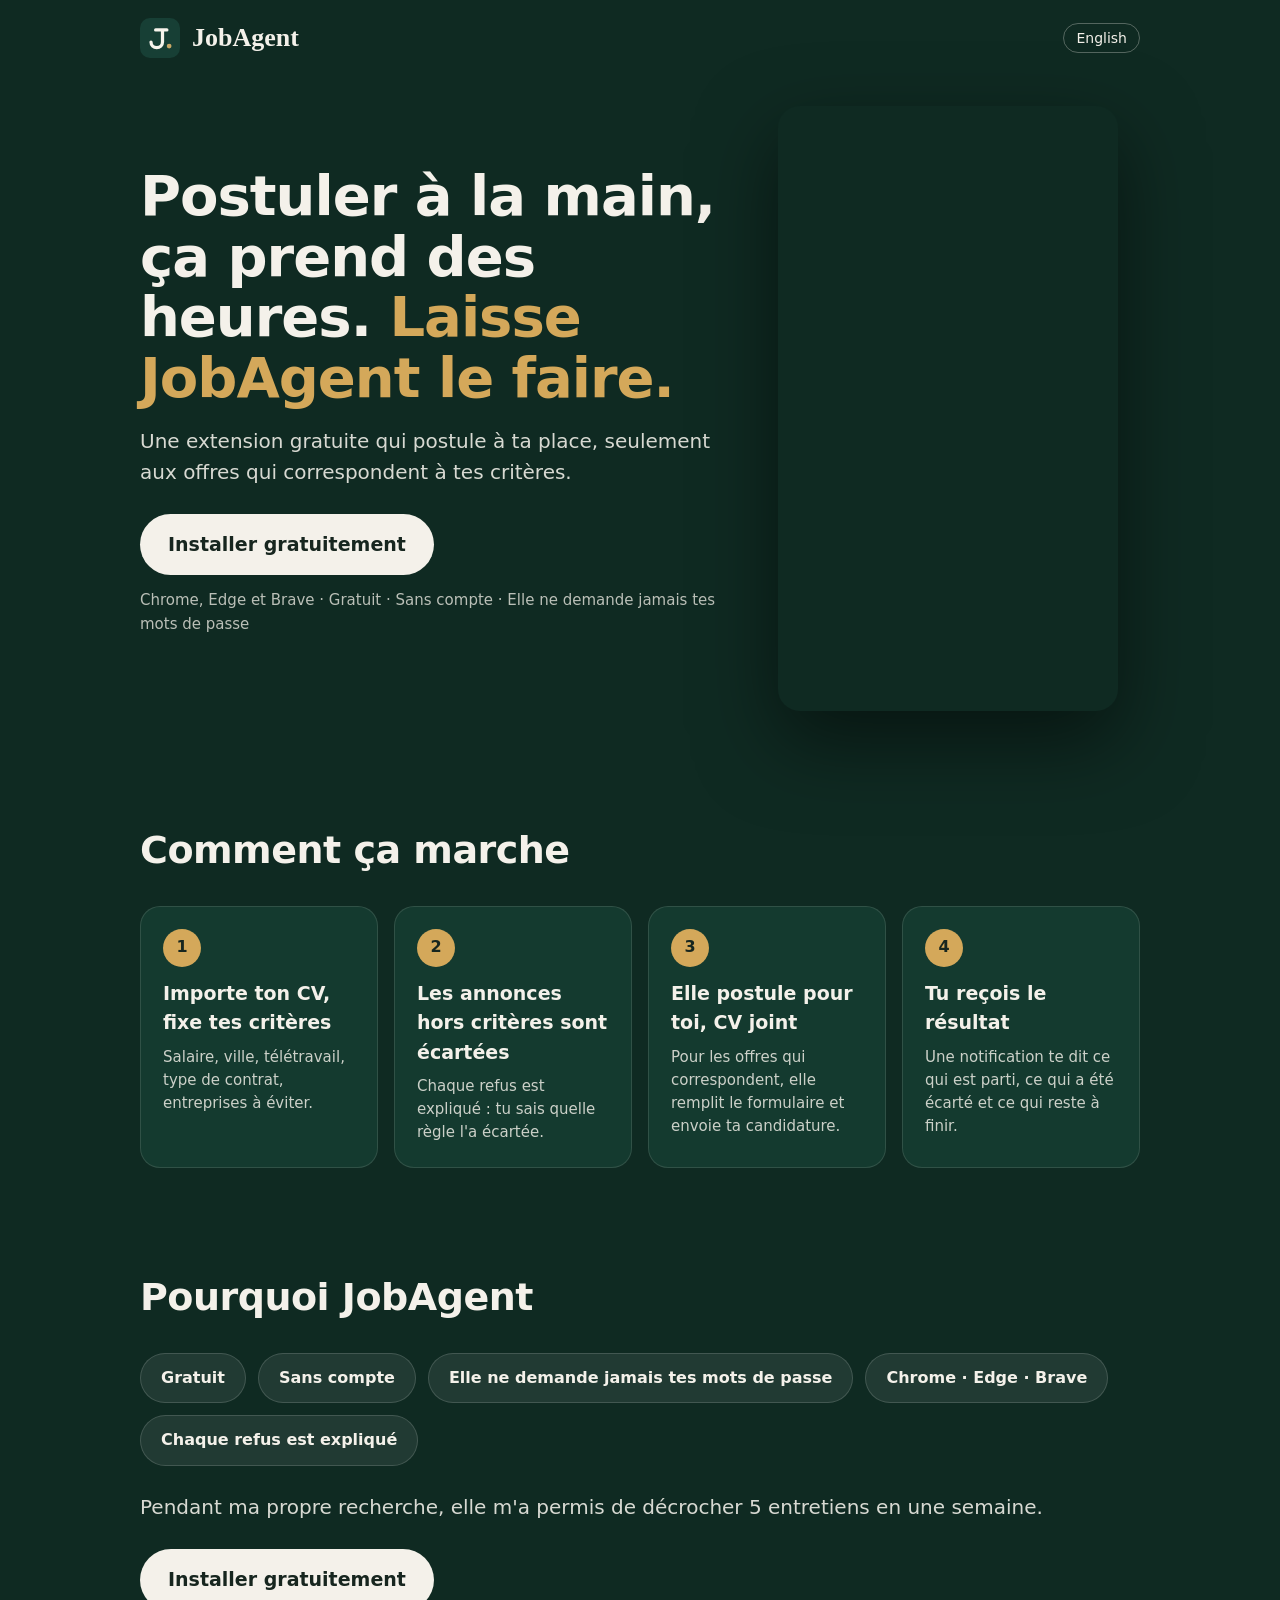
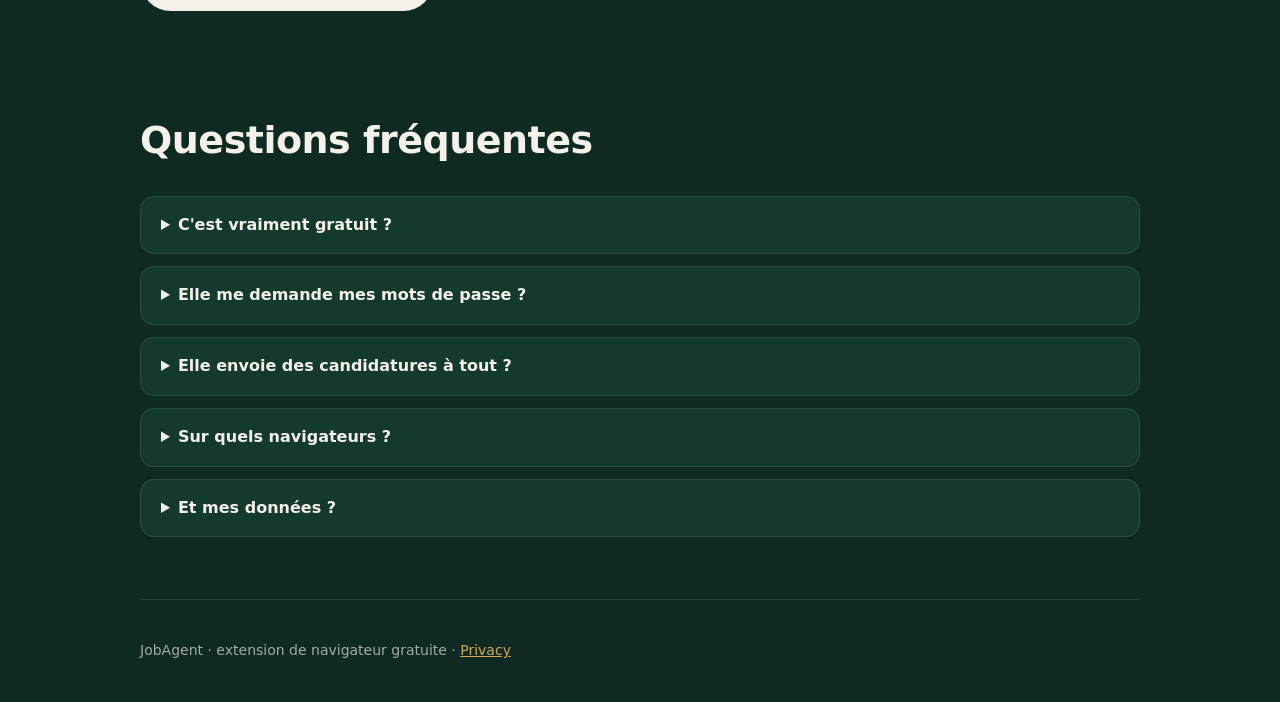
==== index.html @ ddf5c4d9 "Add files via upload" ====
<!doctype html>
<html lang="fr"><head><meta charset="utf-8"><meta name="viewport" content="width=device-width,initial-scale=1">
<title>JobAgent : l'extension gratuite qui postule à ta place</title>
<meta name="description" content="JobAgent est une extension gratuite (Chrome, Edge, Brave) qui postule à ta place : tu ajoutes ton CV et tes critères, elle écarte les annonces hors critères avec la raison, remplit les formulaires et envoie ton CV. Gratuit, sans compte.">
<link rel="canonical" href="https://yousseftalibi.github.io/jobagent/">
<link rel="alternate" hreflang="fr" href="https://yousseftalibi.github.io/jobagent/"><link rel="alternate" hreflang="en" href="https://yousseftalibi.github.io/jobagent/en.html">
<meta property="og:title" content="JobAgent : l'extension gratuite qui postule à ta place"><meta property="og:description" content="JobAgent est une extension gratuite (Chrome, Edge, Brave) qui postule à ta place : tu ajoutes ton CV et tes critères, elle écarte les annonces hors critères avec la raison, remplit les formulaires et envoie ton CV. Gratuit, sans compte."><meta property="og:type" content="website"><meta property="og:url" content="https://yousseftalibi.github.io/jobagent/">
<meta property="og:image" content="https://i.ytimg.com/vi/YIqulcxhXoI/hq2.jpg">
<link rel="stylesheet" href="style.css">
<script type="application/ld+json">{"@context": "https://schema.org", "@type": "SoftwareApplication", "name": "JobAgent", "applicationCategory": "BrowserApplication", "operatingSystem": "Chrome, Edge, Brave", "offers": {"@type": "Offer", "price": "0", "priceCurrency": "EUR"}, "description": "JobAgent est une extension gratuite (Chrome, Edge, Brave) qui postule à ta place : tu ajoutes ton CV et tes critères, elle écarte les annonces hors critères avec la raison, remplit les formulaires et envoie ton CV. Gratuit, sans compte.", "url": "https://chromewebstore.google.com/detail/jobagent/afgldafdipoljccddhphejfghkhoncnm"}</script></head>
<body><div class="wrap">
<header><nav><a class="brand" href="./"><svg viewBox="0 0 32 32"><rect width="32" height="32" rx="8" fill="#173F35"/><path d="M12.5 9.5h9M18 9.5v9.7a4.6 4.6 0 0 1-9.2 0" fill="none" stroke="#F7F4EC" stroke-width="2.6" stroke-linecap="round" stroke-linejoin="round"/><circle cx="23.3" cy="22.4" r="1.9" fill="#C9A766"/></svg>JobAgent</a><span class="lang"><a href="en.html">English</a></span></nav></header>
<main>
<div class="hero"><div><h1>Postuler à la main, ça prend des heures. <em>Laisse JobAgent le faire.</em></h1><p class="lead">Une extension gratuite qui postule à ta place, seulement aux offres qui correspondent à tes critères.</p><a class="cta" href="https://chromewebstore.google.com/detail/jobagent/afgldafdipoljccddhphejfghkhoncnm">Installer gratuitement</a><p class="sub">Chrome, Edge et Brave · Gratuit · Sans compte · Elle ne demande jamais tes mots de passe</p></div>
<div class="video"><iframe src="https://www.youtube.com/embed/YIqulcxhXoI" title="JobAgent" allow="accelerometer; autoplay; clipboard-write; encrypted-media; picture-in-picture" allowfullscreen loading="lazy"></iframe></div></div>
<section><h2>Comment ça marche</h2><div class="steps"><div class="step"><b>1</b><h3>Importe ton CV, fixe tes critères</h3><p>Salaire, ville, télétravail, type de contrat, entreprises à éviter.</p></div><div class="step"><b>2</b><h3>Les annonces hors critères sont écartées</h3><p>Chaque refus est expliqué : tu sais quelle règle l'a écartée.</p></div><div class="step"><b>3</b><h3>Elle postule pour toi, CV joint</h3><p>Pour les offres qui correspondent, elle remplit le formulaire et envoie ta candidature.</p></div><div class="step"><b>4</b><h3>Tu reçois le résultat</h3><p>Une notification te dit ce qui est parti, ce qui a été écarté et ce qui reste à finir.</p></div></div></section>
<section><h2>Pourquoi JobAgent</h2><div class="pills"><span class="pill">Gratuit</span><span class="pill">Sans compte</span><span class="pill">Elle ne demande jamais tes mots de passe</span><span class="pill">Chrome · Edge · Brave</span><span class="pill">Chaque refus est expliqué</span></div><p class="lead" style="margin-top:26px">Pendant ma propre recherche, elle m'a permis de décrocher 5 entretiens en une semaine.</p><a class="cta" href="https://chromewebstore.google.com/detail/jobagent/afgldafdipoljccddhphejfghkhoncnm">Installer gratuitement</a></section>
<section class="faq"><h2>Questions fréquentes</h2><details><summary>C'est vraiment gratuit ?</summary><p>Oui : gratuit, sans compte à créer et sans carte bancaire.</p></details><details><summary>Elle me demande mes mots de passe ?</summary><p>Non, jamais. Tu te connectes toi-même à tes sites d'emploi, dans ton navigateur.</p></details><details><summary>Elle envoie des candidatures à tout ?</summary><p>Non. Elle ne postule qu'aux offres qui respectent les critères que tu as écrits, et elle te dit pourquoi elle écarte les autres.</p></details><details><summary>Sur quels navigateurs ?</summary><p>Chrome, Edge et Brave (navigateurs basés sur Chromium).</p></details><details><summary>Et mes données ?</summary><p>La politique de confidentialité complète est ici : <a href="https://188-34-193-14.sslip.io/privacy">https://188-34-193-14.sslip.io/privacy</a></p></details></section>
</main>
<footer>JobAgent · extension de navigateur gratuite · <a href="https://188-34-193-14.sslip.io/privacy">Privacy</a></footer>
</div></body></html>
---- style.css ----
:root{--bg:#0f2a22;--bg2:#143a2f;--cream:#f4f1ea;--gold:#d4a85a;--ink:#17261f}
*{box-sizing:border-box}html{scroll-behavior:smooth}
body{margin:0;font-family:Inter,system-ui,-apple-system,"Segoe UI",Roboto,sans-serif;background:var(--bg);color:var(--cream);line-height:1.55}
a{color:var(--gold)}
.wrap{max-width:1040px;margin:0 auto;padding:0 20px}
header{padding:18px 0}
.brand{display:flex;align-items:center;gap:12px;font-family:Georgia,serif;font-weight:700;font-size:26px;color:var(--cream);text-decoration:none}
.brand svg{width:40px;height:40px}
nav{display:flex;justify-content:space-between;align-items:center}
.lang a{color:var(--cream);text-decoration:none;border:1px solid rgba(244,241,234,.3);padding:6px 12px;border-radius:20px;font-size:14px}
.hero{display:grid;grid-template-columns:1.2fr .8fr;gap:40px;align-items:center;padding:30px 0 60px}
h1{font-size:clamp(34px,5vw,56px);line-height:1.08;margin:0 0 18px;letter-spacing:-1px}
h1 em{color:var(--gold);font-style:normal}
.lead{font-size:20px;color:rgba(244,241,234,.88);margin:0 0 26px}
.cta{display:inline-block;background:var(--cream);color:var(--ink);font-weight:800;font-size:19px;padding:16px 28px;border-radius:40px;text-decoration:none}
.sub{margin-top:14px;font-size:15px;color:rgba(244,241,234,.75)}
.video{position:relative;width:100%;max-width:340px;margin:0 auto;aspect-ratio:9/16;border-radius:22px;overflow:hidden;box-shadow:0 30px 80px rgba(0,0,0,.5)}
.video iframe{position:absolute;inset:0;width:100%;height:100%;border:0}
section{padding:50px 0}
h2{font-size:clamp(26px,3.5vw,38px);margin:0 0 26px;letter-spacing:-.5px}
.steps{display:grid;grid-template-columns:repeat(4,1fr);gap:16px}
.step{background:var(--bg2);border:1px solid rgba(244,241,234,.12);border-radius:20px;padding:22px}
.step b{display:inline-grid;place-items:center;width:38px;height:38px;border-radius:50%;background:var(--gold);color:var(--ink);font-weight:900;margin-bottom:12px}
.step h3{margin:0 0 8px;font-size:19px}.step p{margin:0;color:rgba(244,241,234,.82);font-size:15px}
.pills{display:flex;flex-wrap:wrap;gap:12px}
.pill{background:rgba(255,255,255,.08);border:1px solid rgba(255,255,255,.15);padding:12px 20px;border-radius:30px;font-weight:700}
.faq details{background:var(--bg2);border-radius:14px;padding:16px 20px;margin-bottom:12px;border:1px solid rgba(244,241,234,.1)}
.faq summary{cursor:pointer;font-weight:700}
.faq p{margin:12px 0 0;color:rgba(244,241,234,.85)}
footer{padding:40px 0;color:rgba(244,241,234,.65);font-size:14px;border-top:1px solid rgba(244,241,234,.12)}
@media(max-width:820px){.hero{grid-template-columns:1fr}.steps{grid-template-columns:1fr 1fr}.video{order:-1}}
@media(max-width:520px){.steps{grid-template-columns:1fr}}
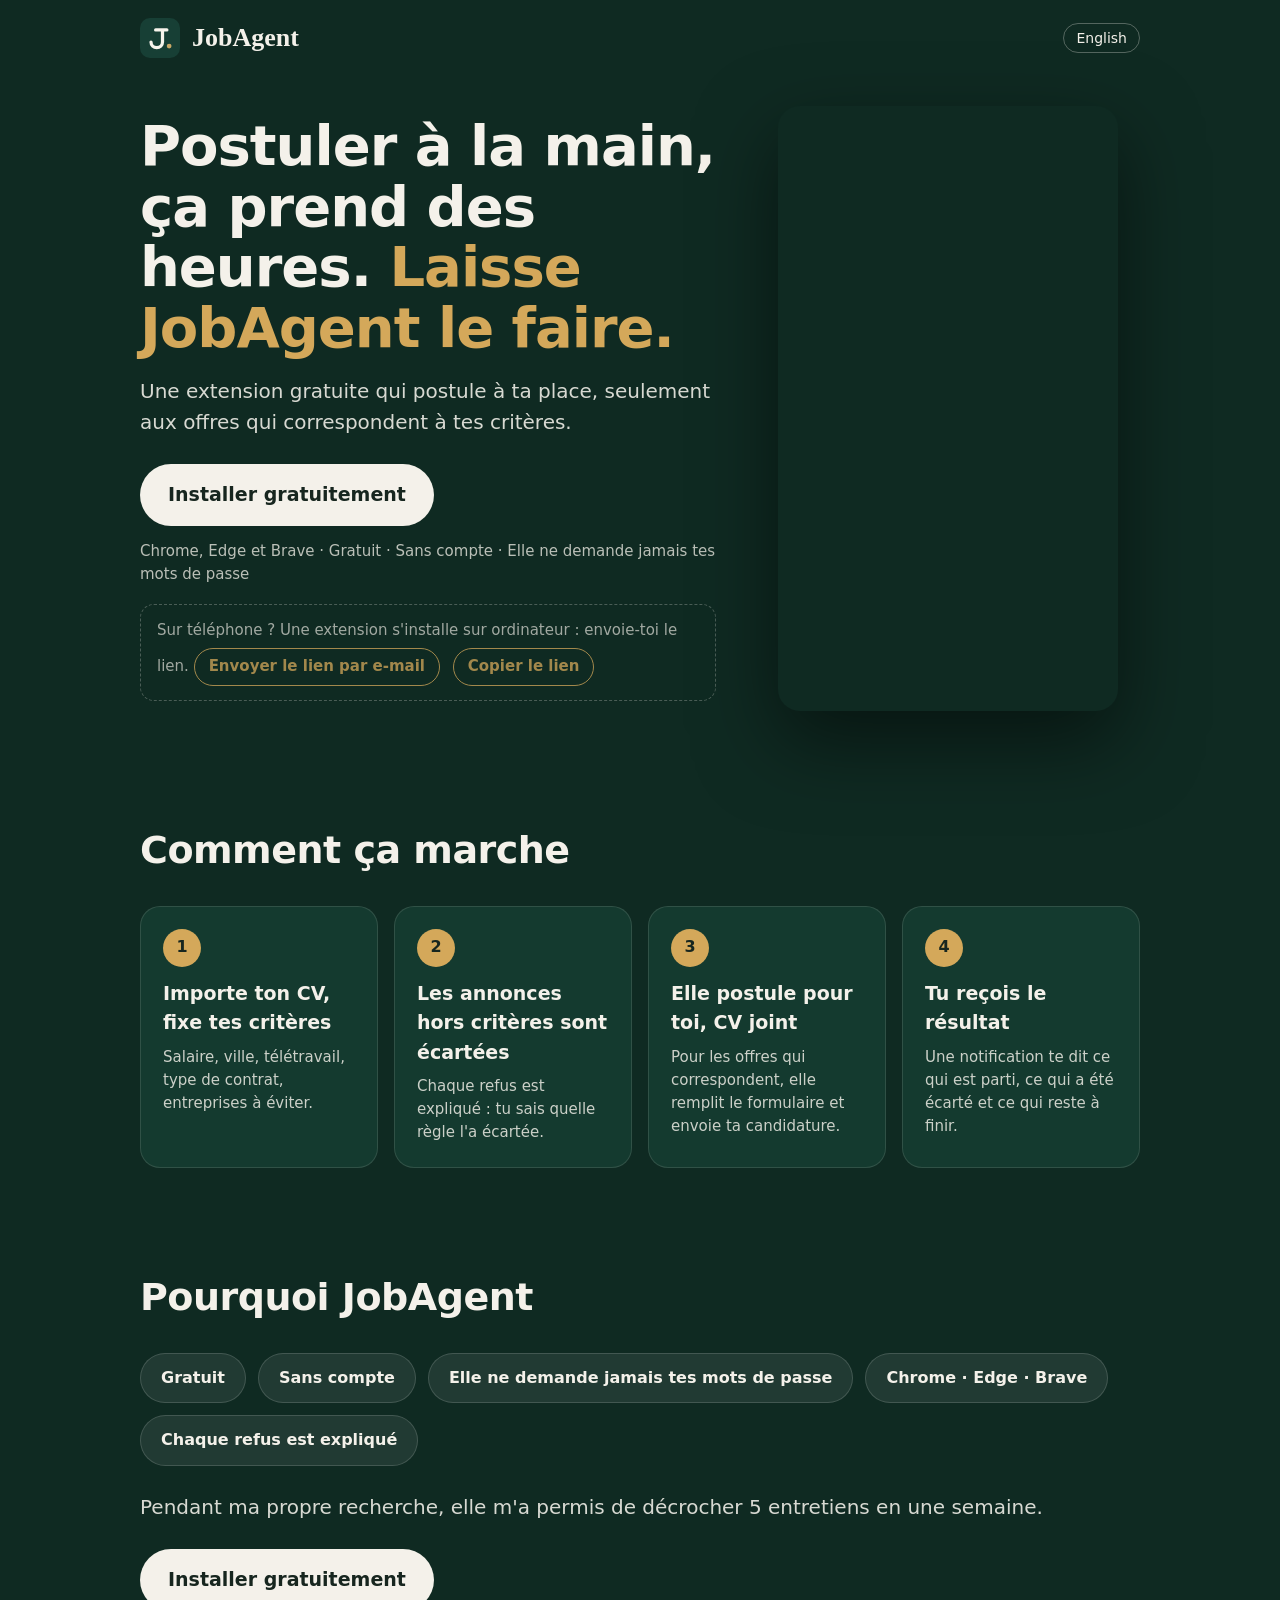
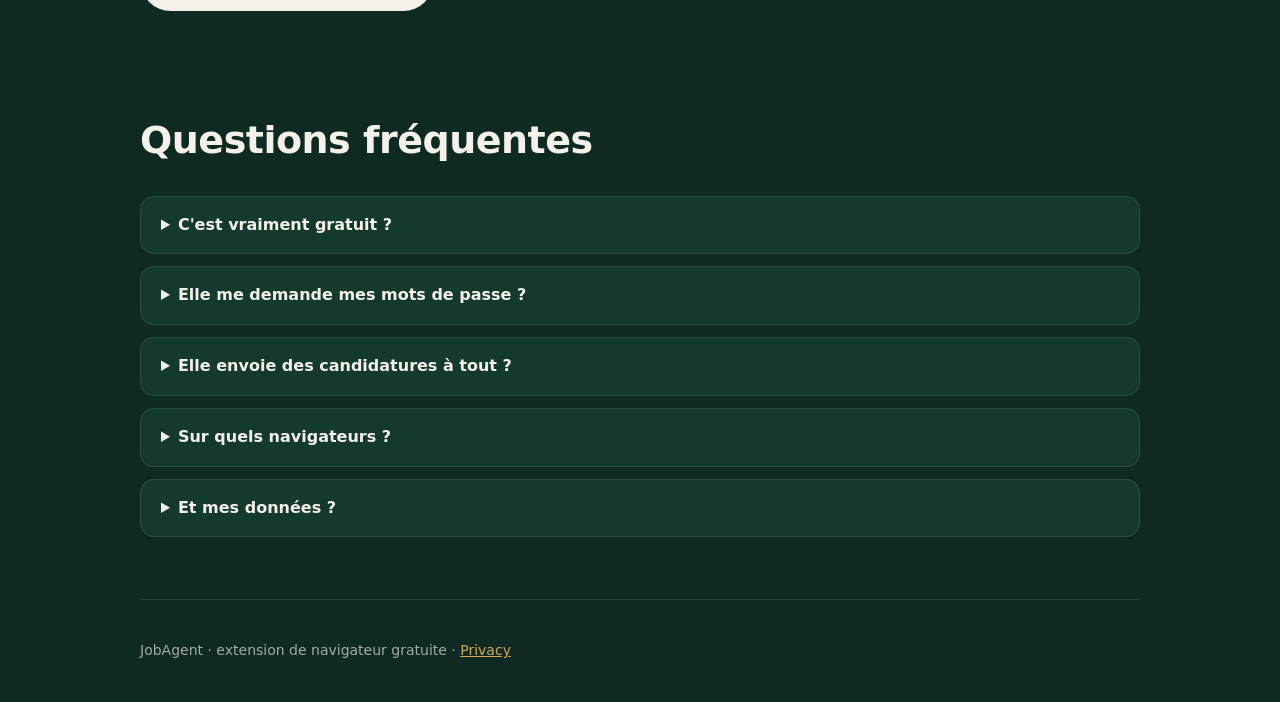
==== commit caef3493: "Add files via upload" ====
--- a/index.html
+++ b/index.html
@@ -11,11 +11,12 @@
 <body><div class="wrap">
 <header><nav><a class="brand" href="./"><svg viewBox="0 0 32 32"><rect width="32" height="32" rx="8" fill="#173F35"/><path d="M12.5 9.5h9M18 9.5v9.7a4.6 4.6 0 0 1-9.2 0" fill="none" stroke="#F7F4EC" stroke-width="2.6" stroke-linecap="round" stroke-linejoin="round"/><circle cx="23.3" cy="22.4" r="1.9" fill="#C9A766"/></svg>JobAgent</a><span class="lang"><a href="en.html">English</a></span></nav></header>
 <main>
-<div class="hero"><div><h1>Postuler à la main, ça prend des heures. <em>Laisse JobAgent le faire.</em></h1><p class="lead">Une extension gratuite qui postule à ta place, seulement aux offres qui correspondent à tes critères.</p><a class="cta" href="https://chromewebstore.google.com/detail/jobagent/afgldafdipoljccddhphejfghkhoncnm">Installer gratuitement</a><p class="sub">Chrome, Edge et Brave · Gratuit · Sans compte · Elle ne demande jamais tes mots de passe</p></div>
+<div class="hero"><div><h1>Postuler à la main, ça prend des heures. <em>Laisse JobAgent le faire.</em></h1><p class="lead">Une extension gratuite qui postule à ta place, seulement aux offres qui correspondent à tes critères.</p><a class="cta" href="https://chromewebstore.google.com/detail/jobagent/afgldafdipoljccddhphejfghkhoncnm">Installer gratuitement</a><p class="sub">Chrome, Edge et Brave · Gratuit · Sans compte · Elle ne demande jamais tes mots de passe</p>
+<div class="mob"><span>Sur téléphone ? Une extension s'installe sur ordinateur : envoie-toi le lien.</span> <a class="mini" href="mailto:?subject=JobAgent%20%3A%20extension%20gratuite%20pour%20postuler&body=Installe%20JobAgent%20sur%20ton%20ordinateur%20%28Chrome%2C%20Edge%20ou%20Brave%29%20%3A%20https%3A//chromewebstore.google.com/detail/jobagent/afgldafdipoljccddhphejfghkhoncnm">Envoyer le lien par e-mail</a> <button class="mini" type="button" data-url="https://chromewebstore.google.com/detail/jobagent/afgldafdipoljccddhphejfghkhoncnm" data-ok="Lien copié ✓">Copier le lien</button></div></div>
 <div class="video"><iframe src="https://www.youtube.com/embed/YIqulcxhXoI" title="JobAgent" allow="accelerometer; autoplay; clipboard-write; encrypted-media; picture-in-picture" allowfullscreen loading="lazy"></iframe></div></div>
 <section><h2>Comment ça marche</h2><div class="steps"><div class="step"><b>1</b><h3>Importe ton CV, fixe tes critères</h3><p>Salaire, ville, télétravail, type de contrat, entreprises à éviter.</p></div><div class="step"><b>2</b><h3>Les annonces hors critères sont écartées</h3><p>Chaque refus est expliqué : tu sais quelle règle l'a écartée.</p></div><div class="step"><b>3</b><h3>Elle postule pour toi, CV joint</h3><p>Pour les offres qui correspondent, elle remplit le formulaire et envoie ta candidature.</p></div><div class="step"><b>4</b><h3>Tu reçois le résultat</h3><p>Une notification te dit ce qui est parti, ce qui a été écarté et ce qui reste à finir.</p></div></div></section>
 <section><h2>Pourquoi JobAgent</h2><div class="pills"><span class="pill">Gratuit</span><span class="pill">Sans compte</span><span class="pill">Elle ne demande jamais tes mots de passe</span><span class="pill">Chrome · Edge · Brave</span><span class="pill">Chaque refus est expliqué</span></div><p class="lead" style="margin-top:26px">Pendant ma propre recherche, elle m'a permis de décrocher 5 entretiens en une semaine.</p><a class="cta" href="https://chromewebstore.google.com/detail/jobagent/afgldafdipoljccddhphejfghkhoncnm">Installer gratuitement</a></section>
 <section class="faq"><h2>Questions fréquentes</h2><details><summary>C'est vraiment gratuit ?</summary><p>Oui : gratuit, sans compte à créer et sans carte bancaire.</p></details><details><summary>Elle me demande mes mots de passe ?</summary><p>Non, jamais. Tu te connectes toi-même à tes sites d'emploi, dans ton navigateur.</p></details><details><summary>Elle envoie des candidatures à tout ?</summary><p>Non. Elle ne postule qu'aux offres qui respectent les critères que tu as écrits, et elle te dit pourquoi elle écarte les autres.</p></details><details><summary>Sur quels navigateurs ?</summary><p>Chrome, Edge et Brave (navigateurs basés sur Chromium).</p></details><details><summary>Et mes données ?</summary><p>La politique de confidentialité complète est ici : <a href="https://188-34-193-14.sslip.io/privacy">https://188-34-193-14.sslip.io/privacy</a></p></details></section>
 </main>
 <footer>JobAgent · extension de navigateur gratuite · <a href="https://188-34-193-14.sslip.io/privacy">Privacy</a></footer>
-</div></body></html>+</div><script>document.querySelectorAll('button[data-url]').forEach(function(b){b.addEventListener('click',function(){var u=b.getAttribute('data-url');(navigator.clipboard?navigator.clipboard.writeText(u):Promise.reject()).then(function(){b.textContent=b.getAttribute('data-ok')},function(){window.prompt('link',u)})})})</script></body></html>
--- a/style.css
+++ b/style.css
@@ -1,32 +1,36 @@
-:root{--bg:#0f2a22;--bg2:#143a2f;--cream:#f4f1ea;--gold:#d4a85a;--ink:#17261f}
-*{box-sizing:border-box}html{scroll-behavior:smooth}
-body{margin:0;font-family:Inter,system-ui,-apple-system,"Segoe UI",Roboto,sans-serif;background:var(--bg);color:var(--cream);line-height:1.55}
-a{color:var(--gold)}
-.wrap{max-width:1040px;margin:0 auto;padding:0 20px}
-header{padding:18px 0}
-.brand{display:flex;align-items:center;gap:12px;font-family:Georgia,serif;font-weight:700;font-size:26px;color:var(--cream);text-decoration:none}
-.brand svg{width:40px;height:40px}
-nav{display:flex;justify-content:space-between;align-items:center}
-.lang a{color:var(--cream);text-decoration:none;border:1px solid rgba(244,241,234,.3);padding:6px 12px;border-radius:20px;font-size:14px}
-.hero{display:grid;grid-template-columns:1.2fr .8fr;gap:40px;align-items:center;padding:30px 0 60px}
-h1{font-size:clamp(34px,5vw,56px);line-height:1.08;margin:0 0 18px;letter-spacing:-1px}
-h1 em{color:var(--gold);font-style:normal}
-.lead{font-size:20px;color:rgba(244,241,234,.88);margin:0 0 26px}
-.cta{display:inline-block;background:var(--cream);color:var(--ink);font-weight:800;font-size:19px;padding:16px 28px;border-radius:40px;text-decoration:none}
-.sub{margin-top:14px;font-size:15px;color:rgba(244,241,234,.75)}
-.video{position:relative;width:100%;max-width:340px;margin:0 auto;aspect-ratio:9/16;border-radius:22px;overflow:hidden;box-shadow:0 30px 80px rgba(0,0,0,.5)}
-.video iframe{position:absolute;inset:0;width:100%;height:100%;border:0}
-section{padding:50px 0}
-h2{font-size:clamp(26px,3.5vw,38px);margin:0 0 26px;letter-spacing:-.5px}
-.steps{display:grid;grid-template-columns:repeat(4,1fr);gap:16px}
-.step{background:var(--bg2);border:1px solid rgba(244,241,234,.12);border-radius:20px;padding:22px}
-.step b{display:inline-grid;place-items:center;width:38px;height:38px;border-radius:50%;background:var(--gold);color:var(--ink);font-weight:900;margin-bottom:12px}
-.step h3{margin:0 0 8px;font-size:19px}.step p{margin:0;color:rgba(244,241,234,.82);font-size:15px}
-.pills{display:flex;flex-wrap:wrap;gap:12px}
-.pill{background:rgba(255,255,255,.08);border:1px solid rgba(255,255,255,.15);padding:12px 20px;border-radius:30px;font-weight:700}
-.faq details{background:var(--bg2);border-radius:14px;padding:16px 20px;margin-bottom:12px;border:1px solid rgba(244,241,234,.1)}
-.faq summary{cursor:pointer;font-weight:700}
-.faq p{margin:12px 0 0;color:rgba(244,241,234,.85)}
-footer{padding:40px 0;color:rgba(244,241,234,.65);font-size:14px;border-top:1px solid rgba(244,241,234,.12)}
-@media(max-width:820px){.hero{grid-template-columns:1fr}.steps{grid-template-columns:1fr 1fr}.video{order:-1}}
-@media(max-width:520px){.steps{grid-template-columns:1fr}}
+:root{--bg:#0f2a22;--bg2:#143a2f;--cream:#f4f1ea;--gold:#d4a85a;--ink:#17261f}
+*{box-sizing:border-box}html{scroll-behavior:smooth}
+body{margin:0;font-family:Inter,system-ui,-apple-system,"Segoe UI",Roboto,sans-serif;background:var(--bg);color:var(--cream);line-height:1.55}
+a{color:var(--gold)}
+.wrap{max-width:1040px;margin:0 auto;padding:0 20px}
+header{padding:18px 0}
+.brand{display:flex;align-items:center;gap:12px;font-family:Georgia,serif;font-weight:700;font-size:26px;color:var(--cream);text-decoration:none}
+.brand svg{width:40px;height:40px}
+nav{display:flex;justify-content:space-between;align-items:center}
+.lang a{color:var(--cream);text-decoration:none;border:1px solid rgba(244,241,234,.3);padding:6px 12px;border-radius:20px;font-size:14px}
+.hero{display:grid;grid-template-columns:1.2fr .8fr;gap:40px;align-items:center;padding:30px 0 60px}
+h1{font-size:clamp(34px,5vw,56px);line-height:1.08;margin:0 0 18px;letter-spacing:-1px}
+h1 em{color:var(--gold);font-style:normal}
+.lead{font-size:20px;color:rgba(244,241,234,.88);margin:0 0 26px}
+.cta{display:inline-block;background:var(--cream);color:var(--ink);font-weight:800;font-size:19px;padding:16px 28px;border-radius:40px;text-decoration:none}
+.sub{margin-top:14px;font-size:15px;color:rgba(244,241,234,.75)}
+.video{position:relative;width:100%;max-width:340px;margin:0 auto;aspect-ratio:9/16;border-radius:22px;overflow:hidden;box-shadow:0 30px 80px rgba(0,0,0,.5)}
+.video iframe{position:absolute;inset:0;width:100%;height:100%;border:0}
+section{padding:50px 0}
+h2{font-size:clamp(26px,3.5vw,38px);margin:0 0 26px;letter-spacing:-.5px}
+.steps{display:grid;grid-template-columns:repeat(4,1fr);gap:16px}
+.step{background:var(--bg2);border:1px solid rgba(244,241,234,.12);border-radius:20px;padding:22px}
+.step b{display:inline-grid;place-items:center;width:38px;height:38px;border-radius:50%;background:var(--gold);color:var(--ink);font-weight:900;margin-bottom:12px}
+.step h3{margin:0 0 8px;font-size:19px}.step p{margin:0;color:rgba(244,241,234,.82);font-size:15px}
+.pills{display:flex;flex-wrap:wrap;gap:12px}
+.pill{background:rgba(255,255,255,.08);border:1px solid rgba(255,255,255,.15);padding:12px 20px;border-radius:30px;font-weight:700}
+.faq details{background:var(--bg2);border-radius:14px;padding:16px 20px;margin-bottom:12px;border:1px solid rgba(244,241,234,.1)}
+.faq summary{cursor:pointer;font-weight:700}
+.faq p{margin:12px 0 0;color:rgba(244,241,234,.85)}
+footer{padding:40px 0;color:rgba(244,241,234,.65);font-size:14px;border-top:1px solid rgba(244,241,234,.12)}
+@media(max-width:820px){.hero{grid-template-columns:1fr}.steps{grid-template-columns:1fr 1fr}.video{order:-1}}
+@media(max-width:520px){.steps{grid-template-columns:1fr}}
+
+.mob{margin-top:18px;padding:14px 16px;border:1px dashed rgba(244,241,234,.35);border-radius:14px;font-size:15px;color:rgba(244,241,234,.85)}
+.mini{display:inline-block;margin:6px 8px 0 0;background:transparent;color:var(--gold);border:1px solid var(--gold);border-radius:20px;padding:6px 14px;font:inherit;font-weight:700;text-decoration:none;cursor:pointer}
+@media(min-width:821px){.mob{opacity:.75}}
